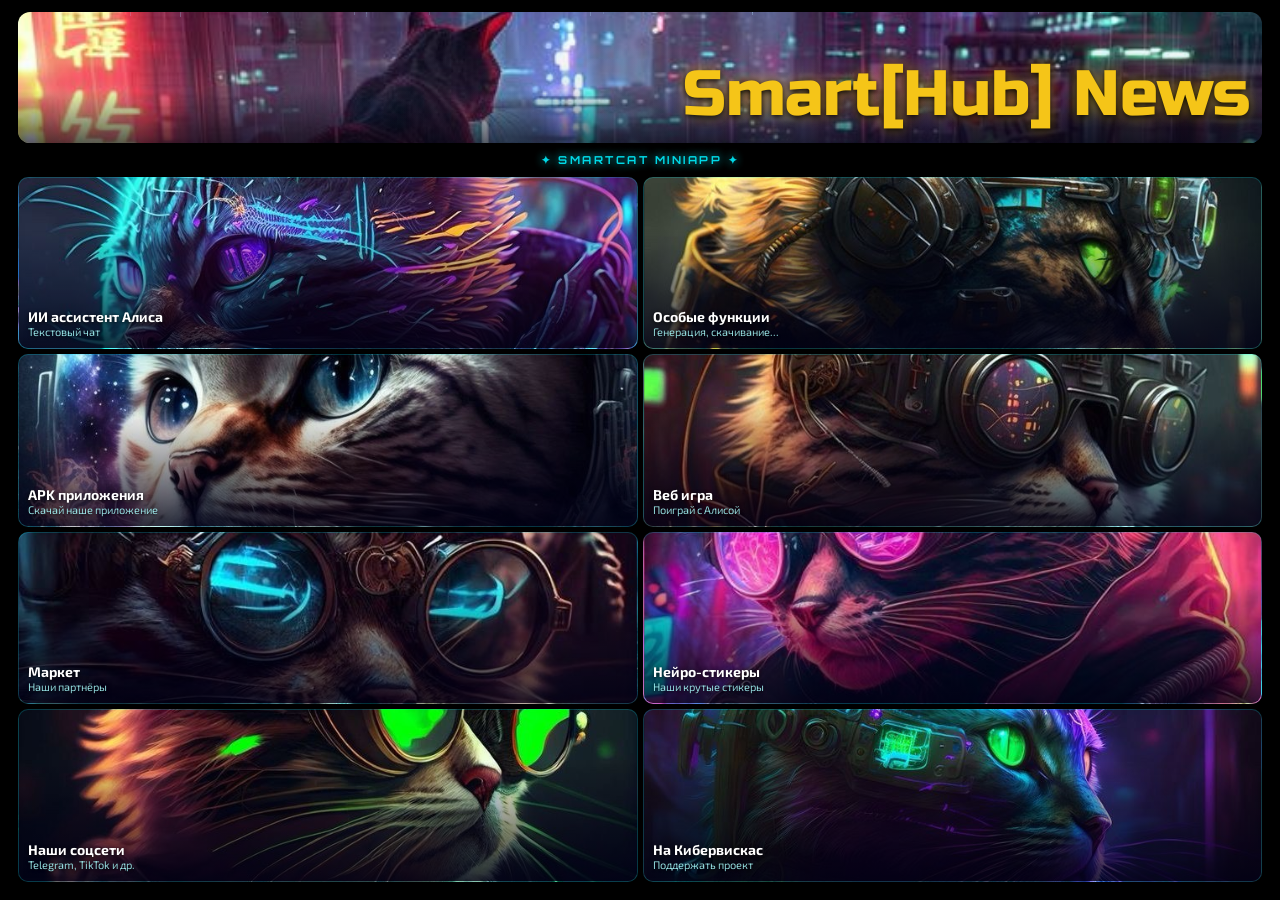
==== index.html @ f8f72feb "Add files via upload" ====
<!DOCTYPE html>
<html lang="ru">
<head>
  <meta charset="UTF-8"/>
  <meta name="viewport" content="width=device-width, initial-scale=1.0"/>
  <title>Smartcat Miniapp</title>
  <script src="https://telegram.org/js/telegram-web-app.js"></script>
  <link href="https://fonts.googleapis.com/css2?family=Russo+One&family=Orbitron:wght@700;900&family=Exo+2:wght@400;600;700&display=swap" rel="stylesheet"/>
  <style>
    * { margin:0; padding:0; box-sizing:border-box; }

    body {
      font-family: 'Exo 2', sans-serif;
      height: 100dvh;
      overflow: hidden;
      background: #000;
      color: #fff;
    }

    /* ── CONTAINER ── */
    .container {
      height: 100dvh;
      display: flex;
      flex-direction: column;
      padding: 0px 6px 6px 6px;
      gap: 4px;
    }

    /* ── BANNER ── */
    .banner {
      position: relative;
      width: 100%;
      flex: 0 0 15%;
      border-radius: 12px;
      overflow: hidden;
      cursor: pointer;
    }

    .banner-bg {
      position: absolute;
      inset: 0;
      background-image: url('[data-uri]');
      background-size: cover;
      background-position: center 30%;
      animation: bgDrift 18s ease-in-out infinite;
    }

    @keyframes bgDrift {
      0%   { transform: scale(1.0) translate(0%,0%); }
      25%  { transform: scale(1.06) translate(-1%,0.5%); }
      50%  { transform: scale(1.04) translate(1%,-0.5%); }
      75%  { transform: scale(1.08) translate(-0.5%,1%); }
      100% { transform: scale(1.0) translate(0%,0%); }
    }

    .banner-glow {
      position: absolute; inset: 0; z-index: 2; pointer-events: none;
      background: radial-gradient(ellipse at 70% 60%, rgba(255,50,100,0.1) 0%, transparent 60%),
                  radial-gradient(ellipse at 30% 70%, rgba(0,200,255,0.08) 0%, transparent 50%);
      animation: glowPulse 5s ease-in-out infinite;
    }
    @keyframes glowPulse { 0%,100%{opacity:0.6;} 50%{opacity:1;} }

    .rain-container {
      position: absolute; inset: 0; z-index: 3; pointer-events: none; overflow: hidden;
    }
    .drop {
      position: absolute; top:-10%; width:1px;
      background: linear-gradient(to bottom, transparent, rgba(174,219,255,0.55));
      animation: fall linear infinite; border-radius: 0 0 2px 2px;
    }
    @keyframes fall {
      0%   { transform: translateY(0) rotate(12deg); opacity:0; }
      5%   { opacity:1; }
      95%  { opacity:0.6; }
      100% { transform: translateY(300px) rotate(12deg); opacity:0; }
    }

    .lightning {
      position: absolute; inset: 0; z-index: 3; pointer-events: none;
      background: rgba(200,230,255,0);
      animation: lightning 9s infinite;
    }
    @keyframes lightning {
      0%,6%,8.8%,100% { background: rgba(200,230,255,0); }
      7%   { background: rgba(200,230,255,0.35); }
      8%   { background: rgba(200,230,255,0); }
      8.4% { background: rgba(200,230,255,0.2); }
    }

    .mist {
      position: absolute; bottom:0; left:0; right:0; height:40%;
      z-index: 3; pointer-events: none;
      background: linear-gradient(to top, rgba(5,5,20,0.65) 0%, transparent 100%);
      animation: mistPulse 6s ease-in-out infinite;
    }
    @keyframes mistPulse { 0%,100%{opacity:0.7;} 50%{opacity:1;} }

    .banner-label {
      position: absolute; bottom: 10px; right: 12px;
      z-index: 5;
      font-family: 'Russo One', sans-serif;
      font-size: 5vw;
      color: #f5c518;
      text-shadow: 0 2px 6px rgba(0,0,0,0.95), 0 0 14px rgba(245,197,24,0.6);
      white-space: nowrap;
      pointer-events: none;
    }

    /* ── TITLE ── */
    .title {
      text-align: center;
      font-family: 'Orbitron', sans-serif;
      font-size: 11px;
      font-weight: 700;
      letter-spacing: 2.5px;
      color: #00f0ff;
      text-shadow: 0 0 10px #00f0ff;
      opacity: 0.9;
      flex: 0 0 auto;
      padding: 0;
    }

    /* ── BUTTONS GRID ── */
    .buttons-grid {
      flex: 1;
      display: grid;
      grid-template-columns: 1fr 1fr;
      grid-template-rows: repeat(4, 1fr);
      gap: 5px;
      min-height: 0;
    }

    .btn {
      position: relative;
      overflow: hidden;
      border-radius: 10px;
      border: 1px solid rgba(0,240,255,0.2);
      background-size: cover;
      background-position: center center;
      cursor: pointer;
      display: flex;
      align-items: flex-end;
      transition: transform 0.2s, box-shadow 0.2s;
    }

    .btn::before {
      content: '';
      position: absolute; inset: 0;
      background: linear-gradient(to bottom, transparent 30%, rgba(0,0,20,0.82) 100%);
      z-index: 1;
    }

    .btn:active { transform: scale(0.97); box-shadow: 0 0 20px rgba(0,240,255,0.4); }

    .btn-content {
      position: relative; z-index: 2;
      width: 100%; padding: 8px 9px 10px;
      pointer-events: none;
    }

    .btn-label {
      display: block;
      font-family: 'Exo 2', sans-serif;
      font-weight: 700;
      font-size: 14px;
      color: #fff;
      text-shadow: 0 1px 4px rgba(0,0,0,0.9);
      line-height: 1.2;
    }

    .subtitle {
      display: block;
      font-size: 11px;
      color: #aaffff;
      opacity: 0.85;
      line-height: 1.1;
      text-shadow: 0 1px 3px rgba(0,0,0,0.9);
    }

    /* ── OTHER PAGES ── */
    .page { display: none; }
    .page.active { display: flex; flex-direction: column; height: 100dvh; padding: 12px; gap: 10px; }

    .page:not(#main) .buttons-grid {
      display: grid;
      grid-template-columns: 1fr 1fr;
      gap: 10px;
      flex: 1;
      align-content: start;
    }

    .page:not(#main) .btn {
      background: rgba(15,15,20,0.9) !important;
      min-height: 70px;
      align-items: center;
      justify-content: center;
      border-color: rgba(0,240,255,0.3);
    }

    .page:not(#main) .btn::before { display: none; }

    .page:not(#main) .btn-content {
      display: flex; flex-direction: column; align-items: center; gap: 6px;
      padding: 12px 8px;
    }

    .page:not(#main) .btn-label { color: #00f0ff; font-size: 13px; text-align: center; }
    .page:not(#main) .subtitle { color: #88ffff; text-align: center; }

    .page-title {
      text-align: center;
      font-family: 'Orbitron', sans-serif;
      font-size: 18px;
      font-weight: 900;
      color: #00f0ff;
      text-shadow: 0 0 15px #00f0ff, 0 0 30px #ff00aa;
      letter-spacing: 1.5px;
      padding: 10px 0;
    }

    
  </style>
</head>
<body>
  

  <div class="container">

    <!-- ═══ MAIN PAGE ═══ -->
    <div id="main" class="page active">

      <!-- ROW 1: Banner -->
      <div class="banner" onclick="Telegram.WebApp.openTelegramLink('https://t.me/my_smarthub')">
        <div class="banner-bg"></div>
        <div class="banner-glow"></div>
        <div class="rain-container"><div class="drop" style="left:81%;height:9px;animation-duration:0.47s;animation-delay:0.55s;opacity:0.39;"></div>
<div class="drop" style="left:94%;height:9px;animation-duration:0.89s;animation-delay:1.78s;opacity:0.33;"></div>
<div class="drop" style="left:54%;height:8px;animation-duration:0.47s;animation-delay:0.44s;opacity:0.5;"></div>
<div class="drop" style="left:3%;height:16px;animation-duration:0.58s;animation-delay:1.3s;opacity:0.52;"></div>
<div class="drop" style="left:28%;height:15px;animation-duration:0.83s;animation-delay:1.62s;opacity:0.3;"></div>
<div class="drop" style="left:20%;height:14px;animation-duration:0.67s;animation-delay:0.31s;opacity:0.68;"></div>
<div class="drop" style="left:43%;height:9px;animation-duration:0.51s;animation-delay:0.19s;opacity:0.64;"></div>
<div class="drop" style="left:77%;height:12px;animation-duration:0.97s;animation-delay:1.46s;opacity:0.51;"></div>
<div class="drop" style="left:48%;height:9px;animation-duration:0.81s;animation-delay:1.66s;opacity:0.55;"></div>
<div class="drop" style="left:46%;height:17px;animation-duration:0.57s;animation-delay:0.14s;opacity:0.56;"></div>
<div class="drop" style="left:98%;height:12px;animation-duration:1.09s;animation-delay:1.71s;opacity:0.65;"></div>
<div class="drop" style="left:48%;height:12px;animation-duration:0.74s;animation-delay:1.67s;opacity:0.37;"></div>
<div class="drop" style="left:45%;height:11px;animation-duration:0.89s;animation-delay:1.4s;opacity:0.57;"></div>
<div class="drop" style="left:9%;height:17px;animation-duration:0.86s;animation-delay:1.07s;opacity:0.4;"></div>
<div class="drop" style="left:59%;height:14px;animation-duration:0.63s;animation-delay:1.85s;opacity:0.58;"></div>
<div class="drop" style="left:28%;height:18px;animation-duration:0.66s;animation-delay:1.54s;opacity:0.32;"></div>
<div class="drop" style="left:4%;height:13px;animation-duration:0.71s;animation-delay:0.13s;opacity:0.67;"></div>
<div class="drop" style="left:72%;height:13px;animation-duration:0.59s;animation-delay:1.0s;opacity:0.65;"></div>
<div class="drop" style="left:82%;height:15px;animation-duration:0.54s;animation-delay:0.28s;opacity:0.6;"></div>
<div class="drop" style="left:68%;height:12px;animation-duration:0.94s;animation-delay:0.86s;opacity:0.53;"></div>
<div class="drop" style="left:46%;height:11px;animation-duration:1.1s;animation-delay:0.28s;opacity:0.5;"></div>
<div class="drop" style="left:96%;height:8px;animation-duration:1.01s;animation-delay:0.31s;opacity:0.36;"></div>
<div class="drop" style="left:87%;height:14px;animation-duration:0.84s;animation-delay:0.77s;opacity:0.54;"></div>
<div class="drop" style="left:59%;height:16px;animation-duration:0.61s;animation-delay:1.11s;opacity:0.68;"></div>
<div class="drop" style="left:87%;height:9px;animation-duration:0.89s;animation-delay:1.07s;opacity:0.41;"></div>
<div class="drop" style="left:82%;height:13px;animation-duration:0.52s;animation-delay:0.87s;opacity:0.48;"></div>
<div class="drop" style="left:92%;height:12px;animation-duration:1.08s;animation-delay:1.52s;opacity:0.5;"></div>
<div class="drop" style="left:13%;height:18px;animation-duration:0.64s;animation-delay:1.28s;opacity:0.54;"></div>
<div class="drop" style="left:19%;height:13px;animation-duration:0.95s;animation-delay:1.08s;opacity:0.61;"></div>
<div class="drop" style="left:67%;height:8px;animation-duration:0.84s;animation-delay:0.98s;opacity:0.34;"></div>
<div class="drop" style="left:46%;height:12px;animation-duration:0.61s;animation-delay:0.48s;opacity:0.53;"></div>
<div class="drop" style="left:10%;height:9px;animation-duration:0.93s;animation-delay:1.63s;opacity:0.69;"></div>
<div class="drop" style="left:68%;height:10px;animation-duration:0.53s;animation-delay:0.95s;opacity:0.52;"></div>
<div class="drop" style="left:33%;height:16px;animation-duration:1.02s;animation-delay:0.85s;opacity:0.38;"></div>
<div class="drop" style="left:69%;height:11px;animation-duration:0.91s;animation-delay:0.8s;opacity:0.57;"></div>
<div class="drop" style="left:47%;height:15px;animation-duration:1.03s;animation-delay:0.9s;opacity:0.4;"></div>
<div class="drop" style="left:8%;height:13px;animation-duration:0.46s;animation-delay:1.11s;opacity:0.54;"></div>
<div class="drop" style="left:0%;height:9px;animation-duration:0.91s;animation-delay:0.12s;opacity:0.33;"></div>
<div class="drop" style="left:4%;height:13px;animation-duration:0.5s;animation-delay:0.48s;opacity:0.57;"></div>
<div class="drop" style="left:27%;height:16px;animation-duration:0.54s;animation-delay:1.87s;opacity:0.53;"></div>
</div>
        <div class="lightning"></div>
        <div class="mist"></div>
        <div class="banner-label">Smart[Hub] News</div>
      </div>

      <!-- ROW 2: Title -->
      <div class="title">✦ SMARTCAT MINIAPP ✦</div>

      <!-- ROWS 3-6: 8 buttons, 2 per row -->
      <div class="buttons-grid">
        <div class="btn" data-action="go-to-bot" style="background-image:url('[data-uri]');"><div class="btn-content"><span class="btn-label">ИИ ассистент Алиса</span><span class="subtitle">Текстовый чат</span></div></div>
<div class="btn" data-action="go-to-features" style="background-image:url('[data-uri]');"><div class="btn-content"><span class="btn-label">Особые функции</span><span class="subtitle">Генерация, скачивание...</span></div></div>
<div class="btn" data-action="go-to-apk" style="background-image:url('[data-uri]');"><div class="btn-content"><span class="btn-label">APK приложения</span><span class="subtitle">Скачай наше приложение</span></div></div>
<div class="btn" data-action="go-to-game" style="background-image:url('[data-uri]');"><div class="btn-content"><span class="btn-label">Веб игра</span><span class="subtitle">Поиграй с Алисой</span></div></div>
<div class="btn" data-action="go-to-market" style="background-image:url('[data-uri]');"><div class="btn-content"><span class="btn-label">Маркет</span><span class="subtitle">Наши партнёры</span></div></div>
<div class="btn" data-action="go-to-stickers" style="background-image:url('[data-uri]');"><div class="btn-content"><span class="btn-label">Нейро-стикеры</span><span class="subtitle">Наши крутые стикеры</span></div></div>
<div class="btn" data-action="go-to-socials" style="background-image:url('[data-uri]');"><div class="btn-content"><span class="btn-label">Наши соцсети</span><span class="subtitle">Telegram, TikTok и др.</span></div></div>
<div class="btn" data-action="go-to-donate" style="background-image:url('[data-uri]');"><div class="btn-content"><span class="btn-label">На Кибервискас</span><span class="subtitle">Поддержать проект</span></div></div>

      </div>

    </div>

    <!-- Особые функции -->
<div id="features" class="page">
  <div class="title">Особые функции</div>
  <div class="buttons-grid">
    <div class="btn" data-action="feature-img-gen">
      <div class="btn-content">
        <span style="font-size:22px;margin-bottom:3px;">🖼️</span>
        <span class="btn-label" style="color:#00f0ff;">Генерация картинки по тексту</span>
      </div>
    </div>
    <div class="btn" data-action="feature-photo-editor">
      <div class="btn-content">
        <span style="font-size:22px;margin-bottom:3px;">✂️</span>
        <span class="btn-label" style="color:#00f0ff;">Редактор фото</span>
      </div>
    </div>
    <div class="btn" data-action="feature-ocr">
      <div class="btn-content">
        <span style="font-size:22px;margin-bottom:3px;">🔍</span>
        <span class="btn-label" style="color:#00f0ff;">Анализ фото / OCR</span>
      </div>
    </div>
    <div class="btn" data-action="feature-video">
      <div class="btn-content">
        <span style="font-size:22px;margin-bottom:3px;">🎥</span>
        <span class="btn-label" style="color:#00f0ff;">Скачать видео (YouTube, TikTok)</span>
      </div>
    </div>
    <div class="btn" data-action="feature-crypto">
      <div class="btn-content">
        <span style="font-size:22px;margin-bottom:3px;">₿</span>
        <span class="btn-label" style="color:#00f0ff;">Курс и конвертер криптовалют</span>
      </div>
    </div>
    <div class="btn" data-action="feature-smarthome">
      <div class="btn-content">
        <span style="font-size:22px;margin-bottom:3px;">🏠</span>
        <span class="btn-label" style="color:#00f0ff;">Управление умным домом</span>
      </div>
    </div>
    <div class="btn" data-action="feature-diary">
      <div class="btn-content">
        <span style="font-size:22px;margin-bottom:3px;">📅</span>
        <span class="btn-label" style="color:#00f0ff;">Ежедневник и напоминалка</span>
      </div>
    </div>
    <div class="btn" data-action="feature-qr">
      <div class="btn-content">
        <span style="font-size:22px;margin-bottom:3px;">📷</span>
        <span class="btn-label" style="color:#00f0ff;">Генерация QR кода</span>
      </div>
    </div>
    <div class="btn" data-action="feature-translator">
      <div class="btn-content">
        <span style="font-size:22px;margin-bottom:3px;">🌐</span>
        <span class="btn-label" style="color:#00f0ff;">Переводчик текста</span>
      </div>
    </div>
    <div class="btn" data-action="feature-pdf">
      <div class="btn-content">
        <span style="font-size:22px;margin-bottom:3px;">📄</span>
        <span class="btn-label" style="color:#00f0ff;">Конвертер файлов PDF / Word</span>
      </div>
    </div>
    <div class="btn" data-action="feature-summarize">
      <div class="btn-content">
        <span style="font-size:22px;margin-bottom:3px;">📰</span>
        <span class="btn-label" style="color:#00f0ff;">Суммаризация статьи по ссылке</span>
      </div>
    </div>
    <div class="btn" data-action="back">
      <div class="btn-content">
        <span style="font-size:22px;margin-bottom:3px;">←</span>
        <span class="btn-label" style="color:#00f0ff;">Назад</span>
      </div>
    </div>
  </div>
</div>

    <!-- Маркет -->
    <div id="market" class="page">
      <div class="title">Маркет</div>
      <div class="buttons-grid">
        <div class="btn" data-action="go-to-services">
          <div class="btn-content">
            <span style="font-size:22px;margin-bottom:3px;">🛍️</span>
            <span class="btn-label" style="color:#00f0ff;">Наши услуги</span>
          </div>
        </div>
        <div class="btn" data-action="go-to-partners">
          <div class="btn-content">
            <span style="font-size:22px;margin-bottom:3px;">🤝</span>
            <span class="btn-label" style="color:#00f0ff;">Партнеры</span>
          </div>
        </div>
        <div class="btn" data-action="back">
          <div class="btn-content">
            <span style="font-size:22px;margin-bottom:3px;">←</span>
            <span class="btn-label" style="color:#00f0ff;">Назад</span>
          </div>
        </div>
      </div>
    </div>

    <!-- Наши услуги -->
    <div id="services" class="page">
      <div class="title">Наши услуги</div>
      <div class="buttons-grid">
        <div class="btn" data-action="go-to-payment" data-product="alice">
          <div class="btn-content">
            <span style="font-size:22px;margin-bottom:3px;">🤖</span>
            <span class="btn-label" style="color:#00f0ff;">Алиса ИИ безлимит</span>
          </div>
        </div>
        <div class="btn" data-action="go-to-payment" data-product="custom">
          <div class="btn-content">
            <span style="font-size:22px;margin-bottom:3px;">🛠️</span>
            <span class="btn-label" style="color:#00f0ff;">Заказать личного ИИ бота</span>
          </div>
        </div>
        <div class="btn" data-action="back">
          <div class="btn-content">
            <span style="font-size:22px;margin-bottom:3px;">←</span>
            <span class="btn-label" style="color:#00f0ff;">Назад</span>
          </div>
        </div>
      </div>
    </div>

    <!-- Оплата -->
    <div id="payment" class="page">
      <div class="title" id="payment-title">Оплата</div>
      <div class="buttons-grid">
        <div class="btn" data-action="pay-crypto">
          <div class="btn-content">
            <span style="font-size:22px;margin-bottom:3px;">₿</span>
            <span class="btn-label" style="color:#00f0ff;">Крипто
          <span class="subtitle">USDT, BTC, ETH...</span></span>
          </div>
        </div>
        <div class="btn" data-action="pay-card">
          <div class="btn-content">
            <span style="font-size:22px;margin-bottom:3px;">💳</span>
            <span class="btn-label" style="color:#00f0ff;">Кредитная карта
          <span class="subtitle">Visa / Mastercard</span></span>
          </div>
        </div>
        <div class="btn" data-action="pay-stars">
          <div class="btn-content">
            <span style="font-size:22px;margin-bottom:3px;">⭐</span>
            <span class="btn-label" style="color:#00f0ff;">Telegram Stars
          <span class="subtitle">Оплата звёздами</span></span>
          </div>
        </div>
        <div class="btn" data-action="back">
          <div class="btn-content">
            <span style="font-size:22px;margin-bottom:3px;">←</span>
            <span class="btn-label" style="color:#00f0ff;">Назад</span>
          </div>
        </div>
      </div>
    </div>

    <!-- Партнеры -->
    <div id="partners" class="page">
      <div class="title">Партнеры</div>
      <div class="buttons-grid">
        <div class="btn" onclick="Telegram.WebApp.openLink('https://truckset.com.ua/ru/')">
          <div class="btn-content">
            <span style="font-size:22px;margin-bottom:3px;">🚚</span>
            <span class="btn-label" style="color:#00f0ff;">TruckSet</span>
          </div>
        </div>
        <div class="btn" onclick="Telegram.WebApp.openLink('https://sad-ogorod.od.ua/')">
          <div class="btn-content">
            <span style="font-size:22px;margin-bottom:3px;">🌱</span>
            <span class="btn-label" style="color:#00f0ff;">Сад и огород</span>
          </div>
        </div>
        <div class="btn" data-action="back">
          <div class="btn-content">
            <span style="font-size:22px;margin-bottom:3px;">←</span>
            <span class="btn-label" style="color:#00f0ff;">Назад</span>
          </div>
        </div>
      </div>
    </div>

    <!-- Наши соцсети -->
    <div id="socials" class="page">
      <div class="title">Наши соцсети</div>
      <div class="buttons-grid">
        <div class="btn" onclick="Telegram.WebApp.openTelegramLink('https://t.me/my_smarthub')">
          <div class="btn-content">
            <span style="font-size:22px;margin-bottom:3px;">📣</span>
            <span class="btn-label" style="color:#00f0ff;">Телеграм канал Smart[Hub]</span>
          </div>
        </div>
        <div class="btn" onclick="Telegram.WebApp.openLink('https://www.tiktok.com/@alicecat_odessa?_r=1&_t=ZS-941MacCLMYc')">
          <div class="btn-content">
            <span style="font-size:22px;margin-bottom:3px;">🎵</span>
            <span class="btn-label" style="color:#00f0ff;">TikTok Алисы</span>
          </div>
        </div>
        <div class="btn">
          <div class="btn-content">
            <span style="font-size:22px;margin-bottom:3px;">📸</span>
            <span class="btn-label" style="color:#00f0ff;">Instagram Алисы</span>
          </div>
        </div>
        <div class="btn" data-action="back">
          <div class="btn-content">
            <span style="font-size:22px;margin-bottom:3px;">←</span>
            <span class="btn-label" style="color:#00f0ff;">Назад</span>
          </div>
        </div>
      </div>
    </div>

    <!-- Донат (Кибервискас) -->
    <div id="donate" class="page">
      <div class="title">На Кибервискас 🐱</div>
      <div class="buttons-grid">
        <div class="btn" data-action="pay-crypto">
          <div class="btn-content">
            <span style="font-size:22px;margin-bottom:3px;">₿</span>
            <span class="btn-label" style="color:#00f0ff;">Крипто
          <span class="subtitle">USDT, BTC, ETH...</span></span>
          </div>
        </div>
        <div class="btn" data-action="pay-card">
          <div class="btn-content">
            <span style="font-size:22px;margin-bottom:3px;">💳</span>
            <span class="btn-label" style="color:#00f0ff;">Кредитная карта
          <span class="subtitle">Visa / Mastercard</span></span>
          </div>
        </div>
        <div class="btn" data-action="pay-stars">
          <div class="btn-content">
            <span style="font-size:22px;margin-bottom:3px;">⭐</span>
            <span class="btn-label" style="color:#00f0ff;">Telegram Stars
          <span class="subtitle">Оплата звёздами</span></span>
          </div>
        </div>
        <div class="btn" data-action="back">
          <div class="btn-content">
            <span style="font-size:22px;margin-bottom:3px;">←</span>
            <span class="btn-label" style="color:#00f0ff;">Назад</span>
          </div>
        </div>
      </div>
    </div>
<!-- ─── Умный дом (Tuya) ──────────────────────────────── -->
    <div id="smarthome" class="page">
      <div class="title">🏠 Умный дом</div>
      <div style="padding:10px;">

        <!-- Инструкция -->
        <div id="sh-help" style="margin-bottom:12px;padding:10px;border-radius:8px;border:1px solid #333;background:#0d0d1f;font-size:13px;color:#aaa;">
          Для подключения нужны <b style="color:#00f0ff;">Tuya Client ID</b> и <b style="color:#00f0ff;">Client Secret</b>.<br><br>
          Как получить: зарегистрируйся на
          <span style="color:#00f0ff;cursor:pointer;" onclick="Telegram.WebApp.openLink('https://iot.tuya.com')">iot.tuya.com</span>
          → создай проект → скопируй Client ID и Secret.
        </div>

        <!-- Форма credentials -->
        <div id="sh-form">
          <select id="sh-region" style="width:100%;padding:8px;border-radius:8px;border:1px solid #00f0ff;background:#0a0a1a;color:#fff;font-size:15px;margin-bottom:8px;">
            <option value="eu">Европа (eu)</option>
            <option value="us">США (us)</option>
            <option value="cn">Китай (cn)</option>
            <option value="in">Индия (in)</option>
          </select>
          <input id="sh-client-id" type="text" placeholder="Client ID"
            style="width:100%;padding:8px;border-radius:8px;border:1px solid #00f0ff;background:#0a0a1a;color:#fff;font-size:15px;box-sizing:border-box;margin-bottom:8px;">
          <input id="sh-client-secret" type="password" placeholder="Client Secret"
            style="width:100%;padding:8px;border-radius:8px;border:1px solid #00f0ff;background:#0a0a1a;color:#fff;font-size:15px;box-sizing:border-box;margin-bottom:8px;">
          <button onclick="shSaveCredentials()"
            style="width:100%;padding:10px;border-radius:8px;background:#00f0ff;color:#000;font-weight:bold;font-size:15px;border:none;cursor:pointer;margin-bottom:8px;">
            Сохранить и подключить
          </button>
        </div>

        <!-- Список устройств -->
        <div id="sh-devices" style="display:none;">
          <button onclick="shLoadDevices()"
            style="width:100%;padding:10px;border-radius:8px;background:#00f0ff;color:#000;font-weight:bold;font-size:15px;border:none;cursor:pointer;margin-bottom:12px;">
            🔄 Обновить устройства
          </button>
          <div id="sh-devices-list" style="display:flex;flex-direction:column;gap:8px;"></div>
          <button onclick="shDeleteCredentials()"
            style="width:100%;margin-top:12px;padding:8px;border-radius:8px;background:transparent;border:1px solid #f00;color:#f00;font-size:13px;cursor:pointer;">
            🗑️ Удалить мои данные
          </button>
        </div>

        <div id="sh-status" style="margin-top:10px;text-align:center;color:#00f0ff;font-size:14px;min-height:20px;"></div>
      </div>
      <div style="padding:0 10px 10px;">
        <div class="btn" data-action="back">
          <div class="btn-content">
            <span style="font-size:22px;margin-bottom:3px;">←</span>
            <span class="btn-label" style="color:#00f0ff;">Назад</span>
          </div>
        </div>
      </div>
    </div>
    <!-- ─── Крипто ─────────────────────────────────────────── -->
    <div id="crypto" class="page">
      <div class="title">₿ Курс криптовалют</div>
      <div style="padding:10px;">
        <div style="display:flex;gap:8px;margin-bottom:12px;">
          <input id="crypto-amount" type="number" value="1" min="0" step="any"
            style="flex:1;padding:8px;border-radius:8px;border:1px solid #00f0ff;background:#0a0a1a;color:#fff;font-size:15px;">
          <select id="crypto-from"
            style="flex:1;padding:8px;border-radius:8px;border:1px solid #00f0ff;background:#0a0a1a;color:#fff;font-size:15px;">
            <option value="bitcoin">BTC</option>
            <option value="ethereum">ETH</option>
            <option value="tether">USDT</option>
            <option value="solana">SOL</option>
            <option value="the-open-network">TON</option>
          </select>
          <select id="crypto-to"
            style="flex:1;padding:8px;border-radius:8px;border:1px solid #00f0ff;background:#0a0a1a;color:#fff;font-size:15px;">
            <option value="usd">USD</option>
            <option value="eur">EUR</option>
            <option value="rub">RUB</option>
            <option value="uah">UAH</option>
          </select>
        </div>
        <button onclick="convertCrypto()"
          style="width:100%;padding:10px;border-radius:8px;background:#00f0ff;color:#000;font-weight:bold;font-size:15px;border:none;cursor:pointer;">
          Конвертировать
        </button>
        <div id="crypto-result"
          style="margin-top:14px;text-align:center;font-size:18px;color:#00f0ff;min-height:30px;"></div>
        <div id="crypto-rates"
          style="margin-top:16px;display:grid;grid-template-columns:1fr 1fr;gap:8px;"></div>
      </div>
      <div style="padding:0 10px 10px;">
        <div class="btn" data-action="back">
          <div class="btn-content">
            <span style="font-size:22px;margin-bottom:3px;">←</span>
            <span class="btn-label" style="color:#00f0ff;">Назад</span>
          </div>
        </div>
      </div>
    </div>

    <!-- ─── Ежедневник ─────────────────────────────────────── -->
    <div id="diary" class="page">
      <div class="title">📅 Ежедневник</div>
      <div style="padding:10px;">
        <input id="diary-date" type="date"
          style="width:100%;padding:8px;border-radius:8px;border:1px solid #00f0ff;background:#0a0a1a;color:#fff;font-size:15px;margin-bottom:8px;box-sizing:border-box;">
        <input id="diary-time" type="time"
          style="width:100%;padding:8px;border-radius:8px;border:1px solid #00f0ff;background:#0a0a1a;color:#fff;font-size:15px;margin-bottom:8px;box-sizing:border-box;">
        <textarea id="diary-text" placeholder="Заметка или напоминание..."
          style="width:100%;height:90px;padding:8px;border-radius:8px;border:1px solid #00f0ff;background:#0a0a1a;color:#fff;font-size:15px;resize:none;box-sizing:border-box;margin-bottom:8px;"></textarea>
        <button onclick="saveDiary()"
          style="width:100%;padding:10px;border-radius:8px;background:#00f0ff;color:#000;font-weight:bold;font-size:15px;border:none;cursor:pointer;margin-bottom:12px;">
          Сохранить
        </button>
        <div id="diary-list" style="display:flex;flex-direction:column;gap:8px;"></div>
      </div>
      <div style="padding:0 10px 10px;">
        <div class="btn" data-action="back">
          <div class="btn-content">
            <span style="font-size:22px;margin-bottom:3px;">←</span>
            <span class="btn-label" style="color:#00f0ff;">Назад</span>
          </div>
        </div>
      </div>
    </div>

    <!-- ─── QR Генератор ───────────────────────────────────── -->
    <div id="qr" class="page">
      <div class="title">📷 QR Генератор</div>
      <div style="padding:10px;">
        <input id="qr-input" type="text" placeholder="Текст или ссылка..."
          style="width:100%;padding:8px;border-radius:8px;border:1px solid #00f0ff;background:#0a0a1a;color:#fff;font-size:15px;box-sizing:border-box;margin-bottom:8px;">
        <button onclick="generateQR()"
          style="width:100%;padding:10px;border-radius:8px;background:#00f0ff;color:#000;font-weight:bold;font-size:15px;border:none;cursor:pointer;margin-bottom:16px;">
          Сгенерировать QR
        </button>
        <div id="qr-result" style="display:flex;justify-content:center;"></div>
      </div>
      <div style="padding:0 10px 10px;">
        <div class="btn" data-action="back">
          <div class="btn-content">
            <span style="font-size:22px;margin-bottom:3px;">←</span>
            <span class="btn-label" style="color:#00f0ff;">Назад</span>
          </div>
        </div>
      </div>
    </div>

    <!-- ─── Переводчик ─────────────────────────────────────── -->
    <div id="translator" class="page">
      <div class="title">🌐 Переводчик</div>
      <div style="padding:10px;">
        <select id="trans-from"
          style="width:100%;padding:8px;border-radius:8px;border:1px solid #00f0ff;background:#0a0a1a;color:#fff;font-size:15px;margin-bottom:8px;">
          <option value="auto">Определить язык</option>
          <option value="ru">Русский</option>
          <option value="en">Английский</option>
          <option value="uk">Украинский</option>
          <option value="de">Немецкий</option>
          <option value="fr">Французский</option>
          <option value="es">Испанский</option>
          <option value="zh">Китайский</option>
        </select>
        <select id="trans-to"
          style="width:100%;padding:8px;border-radius:8px;border:1px solid #00f0ff;background:#0a0a1a;color:#fff;font-size:15px;margin-bottom:8px;">
          <option value="en">Английский</option>
          <option value="ru">Русский</option>
          <option value="uk">Украинский</option>
          <option value="de">Немецкий</option>
          <option value="fr">Французский</option>
          <option value="es">Испанский</option>
          <option value="zh">Китайский</option>
        </select>
        <textarea id="trans-input" placeholder="Введите текст для перевода..."
          style="width:100%;height:90px;padding:8px;border-radius:8px;border:1px solid #00f0ff;background:#0a0a1a;color:#fff;font-size:15px;resize:none;box-sizing:border-box;margin-bottom:8px;"></textarea>
        <button onclick="translateText()"
          style="width:100%;padding:10px;border-radius:8px;background:#00f0ff;color:#000;font-weight:bold;font-size:15px;border:none;cursor:pointer;margin-bottom:12px;">
          Перевести
        </button>
        <div id="trans-result"
          style="padding:10px;border-radius:8px;border:1px solid #333;background:#0d0d1f;color:#fff;font-size:15px;min-height:50px;white-space:pre-wrap;"></div>
      </div>
      <div style="padding:0 10px 10px;">
        <div class="btn" data-action="back">
          <div class="btn-content">
            <span style="font-size:22px;margin-bottom:3px;">←</span>
            <span class="btn-label" style="color:#00f0ff;">Назад</span>
          </div>
        </div>
      </div>
    </div>

  </div>

<script>
    const tg = Telegram.WebApp;
    tg.ready();
    tg.expand();
    tg.MainButton.hide();

    // Стек истории для возврата назад
    let historyStack = ['main'];

    // Показ страницы
    function showPage(pageId) {
      document.querySelectorAll('.page').forEach(p => p.classList.remove('active'));
      document.getElementById(pageId).classList.add('active');
      historyStack.push(pageId);
      if (pageId === 'crypto') loadCryptoRates();
      if (pageId === 'diary') {
        const today = new Date().toISOString().split('T')[0];
        document.getElementById('diary-date').value = today;
        renderDiary();
      }
    }

    // Назад
    function goBack() {
      if (historyStack.length > 1) {
        historyStack.pop();
        const prev = historyStack[historyStack.length - 1];
        document.querySelectorAll('.page').forEach(p => p.classList.remove('active'));
        document.getElementById(prev).classList.add('active');
      } else {
        tg.close();
      }
    }

    // Обработчики кнопок
    document.querySelectorAll('[data-action]').forEach(btn => {
      btn.addEventListener('click', () => {
        const action = btn.dataset.action;

        if (action === 'back') {
          goBack();

        } else if (action === 'go-to-bot') {
          tg.close(); setTimeout(() => { window.open('https://t.me/Alicesmartcat_bot', '_blank'); }, 200);

        } else if (action === 'go-to-features') {
          showPage('features');

        } else if (action === 'go-to-apk') {
          tg.openLink('https://smartcat-miniapp.vercel.app/apk.html');

        } else if (action === 'go-to-game') {
          tg.openLink('https://smartcat-miniapp.vercel.app/game.html');

        } else if (action === 'go-to-market') {
          showPage('market');

        } else if (action === 'go-to-stickers') {
          tg.openTelegramLink('https://t.me/addstickers/AliceSmartCat');

        } else if (action === 'go-to-socials') {
          showPage('socials');

        } else if (action === 'go-to-donate') {
          showPage('donate');

        } else if (action === 'go-to-services') {
          showPage('services');

        } else if (action === 'go-to-partners') {
          showPage('partners');

        } else if (action === 'go-to-payment') {
          const product = btn.dataset.product;
          const title = product === 'alice' ? 'Алиса ИИ безлимит' : 'Личный ИИ бот';
          document.getElementById('payment-title').textContent = 'Оплата: ' + title;
          showPage('payment');

        } else if (action === 'pay-crypto') {
          tg.showAlert('Крипто оплата — скоро будет доступна! Напиши нам в поддержку.');

        } else if (action === 'pay-card') {
          tg.showAlert('Оплата картой — скоро будет доступна! Напиши нам в поддержку.');

        } else if (action === 'pay-stars') {
          tg.showAlert('Оплата Telegram Stars — скоро будет доступна!');

        // ─── Особые функции ───────────────────────────────────────

        } else if (action === 'feature-img-gen') {
          tg.showPopup({
            title: '🖼️ Генерация картинки',
            message: 'Бот попросит описание — напишите что хотите сгенерировать',
            buttons: [
              { id: 'confirm', type: 'default', text: 'Открыть в боте' },
              { id: 'cancel', type: 'cancel', text: 'Отмена' }
            ]
          }, (btnId) => {
            if (btnId === 'confirm') {
              tg.openTelegramLink('https://t.me/Alicesmartcat_bot?start=feature-img-gen');
setTimeout(() => { tg.close(); }, 400);
            }
          });

        } else if (action === 'feature-photo-editor') {
          tg.showPopup({
            title: '✂️ Редактор фото',
            message: 'Бот попросит отправить фото для редактирования',
            buttons: [
              { id: 'confirm', type: 'default', text: 'Открыть в боте' },
              { id: 'cancel', type: 'cancel', text: 'Отмена' }
            ]
          }, (btnId) => {
            if (btnId === 'confirm') {
              tg.openTelegramLink('https://t.me/Alicesmartcat_bot?start=feature-photo-editor');
setTimeout(() => { tg.close(); }, 400);
            }
          });

        } else if (action === 'feature-ocr') {
          tg.showPopup({
            title: '🔍 Анализ фото / OCR',
            message: 'Бот попросит отправить фото — распознает текст на нём',
            buttons: [
              { id: 'confirm', type: 'default', text: 'Открыть в боте' },
              { id: 'cancel', type: 'cancel', text: 'Отмена' }
            ]
          }, (btnId) => {
            if (btnId === 'confirm') {
              tg.openTelegramLink('https://t.me/Alicesmartcat_bot?start=feature-ocr');
setTimeout(() => { tg.close(); }, 400);
            }
          });

        } else if (action === 'feature-video') {
          tg.showPopup({
            title: '🎥 Скачать видео',
            message: 'Бот попросит ссылку — поддерживается YouTube и TikTok',
            buttons: [
              { id: 'confirm', type: 'default', text: 'Открыть в боте' },
              { id: 'cancel', type: 'cancel', text: 'Отмена' }
            ]
          }, (btnId) => {
            if (btnId === 'confirm') {
              tg.openTelegramLink('https://t.me/Alicesmartcat_bot?start=feature-video');
setTimeout(() => { tg.close(); }, 400);
            }
          });

        } else if (action === 'feature-crypto') {
          showPage('crypto');

        } else if (action === 'feature-smarthome') {
          showPage('smarthome');

        } else if (action === 'feature-diary') {
          showPage('diary');

        } else if (action === 'feature-qr') {
          showPage('qr');

        } else if (action === 'feature-translator') {
          showPage('translator');

        } else if (action === 'feature-pdf') {
          tg.showPopup({
            title: '📄 Конвертер файлов',
            message: 'Бот попросит отправить файл — поддерживается PDF↔Word и JPG→PDF',
            buttons: [
              { id: 'confirm', type: 'default', text: 'Открыть в боте' },
              { id: 'cancel', type: 'cancel', text: 'Отмена' }
            ]
          }, (btnId) => {
            if (btnId === 'confirm') {
              tg.openTelegramLink('https://t.me/Alicesmartcat_bot?start=feature-pdf');
setTimeout(() => { tg.close(); }, 400);
            }
          });

        } else if (action === 'feature-summarize') {
          tg.showPopup({
            title: '📰 Суммаризация статьи',
            message: 'Бот попросит ссылку на статью — пришлёт краткое содержание',
            buttons: [
              { id: 'confirm', type: 'default', text: 'Открыть в боте' },
              { id: 'cancel', type: 'cancel', text: 'Отмена' }
            ]
          }, (btnId) => {
            if (btnId === 'confirm') {
              tg.openTelegramLink('https://t.me/Alicesmartcat_bot?start=feature-summarize');
setTimeout(() => { tg.close(); }, 400);
            }
          });

        // ─────────────────────────────────────────────────────────
        }
      });
    });

    // Переключение языка (заглушка)
    document.querySelector('.lang-switch').addEventListener('click', () => {
      tg.showAlert('Переключение языка в разработке');
    });
// ─── Умный дом (Tuya) ────────────────────────────────────
    let shCredentialsSaved = false;

    function shSetStatus(msg) {
      document.getElementById('sh-status').textContent = msg;
      setTimeout(() => { document.getElementById('sh-status').textContent = ''; }, 3000);
    }

    function shSaveCredentials() {
      const clientId = document.getElementById('sh-client-id').value.trim();
      const clientSecret = document.getElementById('sh-client-secret').value.trim();
      const region = document.getElementById('sh-region').value;
      if (!clientId || !clientSecret) {
        tg.showAlert('Заполните Client ID и Client Secret');
        return;
      }
      tg.sendData(JSON.stringify({
        action: 'smart_home',
        sub: 'save_credentials',
        client_id: clientId,
        client_secret: clientSecret,
        region: region
      }));
      shCredentialsSaved = true;
      document.getElementById('sh-form').style.display = 'none';
      document.getElementById('sh-devices').style.display = 'block';
      shSetStatus('✅ Данные отправлены боту');
    }

    function shLoadDevices() {
      document.getElementById('sh-devices-list').innerHTML = '<div style="color:#888;text-align:center;">Загрузка...</div>';
      tg.sendData(JSON.stringify({ action: 'smart_home', sub: 'get_devices' }));
    }

    function shToggle(deviceId, state) {
      tg.sendData(JSON.stringify({
        action: 'smart_home',
        sub: 'toggle',
        device_id: deviceId,
        state: state
      }));
      shSetStatus(state ? '🟢 Включаю...' : '⚫ Выключаю...');
    }

    function shSetBrightness(deviceId, value) {
      tg.sendData(JSON.stringify({
        action: 'smart_home',
        sub: 'brightness',
        device_id: deviceId,
        value: value
      }));
      shSetStatus(`💡 Яркость: ${value}`);
    }

    function shDeleteCredentials() {
      tg.showPopup({
        title: 'Удалить данные?',
        message: 'Tuya credentials будут удалены из бота.',
        buttons: [
          { id: 'confirm', type: 'destructive', text: 'Удалить' },
          { id: 'cancel', type: 'cancel', text: 'Отмена' }
        ]
      }, (btnId) => {
        if (btnId === 'confirm') {
          tg.sendData(JSON.stringify({ action: 'smart_home', sub: 'delete_credentials' }));
          document.getElementById('sh-form').style.display = 'block';
          document.getElementById('sh-devices').style.display = 'none';
          document.getElementById('sh-client-id').value = '';
          document.getElementById('sh-client-secret').value = '';
        }
      });
    }
    // ─── Крипто ───────────────────────────────────────────────
    async function convertCrypto() {
      const amount = parseFloat(document.getElementById('crypto-amount').value) || 1;
      const from = document.getElementById('crypto-from').value;
      const to = document.getElementById('crypto-to').value;
      const result = document.getElementById('crypto-result');
      result.textContent = 'Загрузка...';
      try {
        const res = await fetch(`https://api.coingecko.com/api/v3/simple/price?ids=${from}&vs_currencies=${to}`);
        const data = await res.json();
        const rate = data[from][to];
        result.textContent = `${amount} → ${(amount * rate).toFixed(2)} ${to.toUpperCase()}`;
      } catch {
        result.textContent = 'Ошибка загрузки курса';
      }
    }

    async function loadCryptoRates() {
      const ids = 'bitcoin,ethereum,tether,solana,the-open-network';
      const container = document.getElementById('crypto-rates');
      container.innerHTML = '<div style="color:#888;text-align:center;">Загрузка...</div>';
      try {
        const res = await fetch(`https://api.coingecko.com/api/v3/simple/price?ids=${ids}&vs_currencies=usd`);
        const data = await res.json();
        const labels = { bitcoin:'BTC', ethereum:'ETH', tether:'USDT', solana:'SOL', 'the-open-network':'TON' };
        container.innerHTML = Object.entries(data).map(([id, val]) =>
          `<div style="padding:8px;border-radius:8px;border:1px solid #00f0ff;text-align:center;">
            <div style="color:#00f0ff;font-weight:bold;">${labels[id]}</div>
            <div style="color:#fff;">$${val.usd.toLocaleString()}</div>
          </div>`
        ).join('');
      } catch {
        container.innerHTML = '<div style="color:#f00;">Ошибка загрузки</div>';
      }
    }

    // ─── Ежедневник ───────────────────────────────────────────
    function saveDiary() {
      const date = document.getElementById('diary-date').value;
      const timeVal = document.getElementById('diary-time').value;
      const text = document.getElementById('diary-text').value.trim();
      if (!text) return tg.showAlert('Введите текст заметки');
      if (!date) return tg.showAlert('Укажите дату');

      // Сохраняем локально для отображения
      const entries = JSON.parse(localStorage.getItem('diary') || '[]');
      const id = Date.now();
      entries.unshift({ date, time: timeVal, text, id });
      localStorage.setItem('diary', JSON.stringify(entries));
      document.getElementById('diary-text').value = '';
      renderDiary();

      // Если указано время — отправляем напоминание боту
      if (timeVal) {
        const remind_at = Math.floor(new Date(`${date}T${timeVal}:00`).getTime() / 1000);
        const now = Math.floor(Date.now() / 1000);
        if (remind_at > now) {
          tg.sendData(JSON.stringify({
            action: 'diary',
            sub: 'add_reminder',
            text: text,
            remind_at: remind_at
          }));
        } else {
          tg.showAlert('⚠️ Указанное время уже прошло. Заметка сохранена без напоминания.');
        }
      }
    }

    function renderDiary() {
      const entries = JSON.parse(localStorage.getItem('diary') || '[]');
      const list = document.getElementById('diary-list');
      if (!entries.length) {
        list.innerHTML = '<div style="color:#888;text-align:center;">Заметок пока нет</div>';
        return;
      }
      list.innerHTML = entries.map(e =>
        `<div style="padding:8px;border-radius:8px;border:1px solid #333;background:#0d0d1f;">
          <div style="color:#00f0ff;font-size:12px;">${e.date || '—'} ${e.time ? '🔔 ' + e.time : ''}</div>
          <div style="color:#fff;margin-top:4px;">${e.text}</div>
          <button onclick="deleteDiary(${e.id})"
            style="margin-top:6px;padding:3px 10px;border-radius:6px;background:transparent;border:1px solid #f00;color:#f00;cursor:pointer;font-size:12px;">
            Удалить
          </button>
        </div>`
      ).join('');
    }

    function deleteDiary(id) {
      let entries = JSON.parse(localStorage.getItem('diary') || '[]');
      entries = entries.filter(e => e.id !== id);
      localStorage.setItem('diary', JSON.stringify(entries));
      renderDiary();
    }

    // ─── QR Генератор ─────────────────────────────────────────
    function generateQR() {
      const text = document.getElementById('qr-input').value.trim();
      if (!text) return tg.showAlert('Введите текст или ссылку');
      const container = document.getElementById('qr-result');
      container.innerHTML = '';
      const img = document.createElement('img');
      img.src = `https://api.qrserver.com/v1/create-qr-code/?size=200x200&data=${encodeURIComponent(text)}`;
      img.style = 'border-radius:8px;border:2px solid #00f0ff;';
      container.appendChild(img);
    }

    // ─── Переводчик ───────────────────────────────────────────
    async function translateText() {
      const text = document.getElementById('trans-input').value.trim();
      const source = document.getElementById('trans-from').value;
      const target = document.getElementById('trans-to').value;
      const result = document.getElementById('trans-result');
      if (!text) return tg.showAlert('Введите текст для перевода');
      result.textContent = 'Перевод...';
      try {
        const langpair = `${source === 'auto' ? 'ru' : source}|${target}`;
        const url = `https://api.mymemory.translated.net/get?q=${encodeURIComponent(text)}&langpair=${langpair}`;
        const res = await fetch(url);
        const data = await res.json();
        if (data.responseStatus === 200) {
          result.textContent = data.responseData.translatedText;
        } else {
          result.textContent = 'Ошибка перевода. Попробуйте позже.';
        }
      } catch {
        result.textContent = 'Сервис недоступен. Попробуйте позже.';
      }
    }

  </script>
</body>
</html>
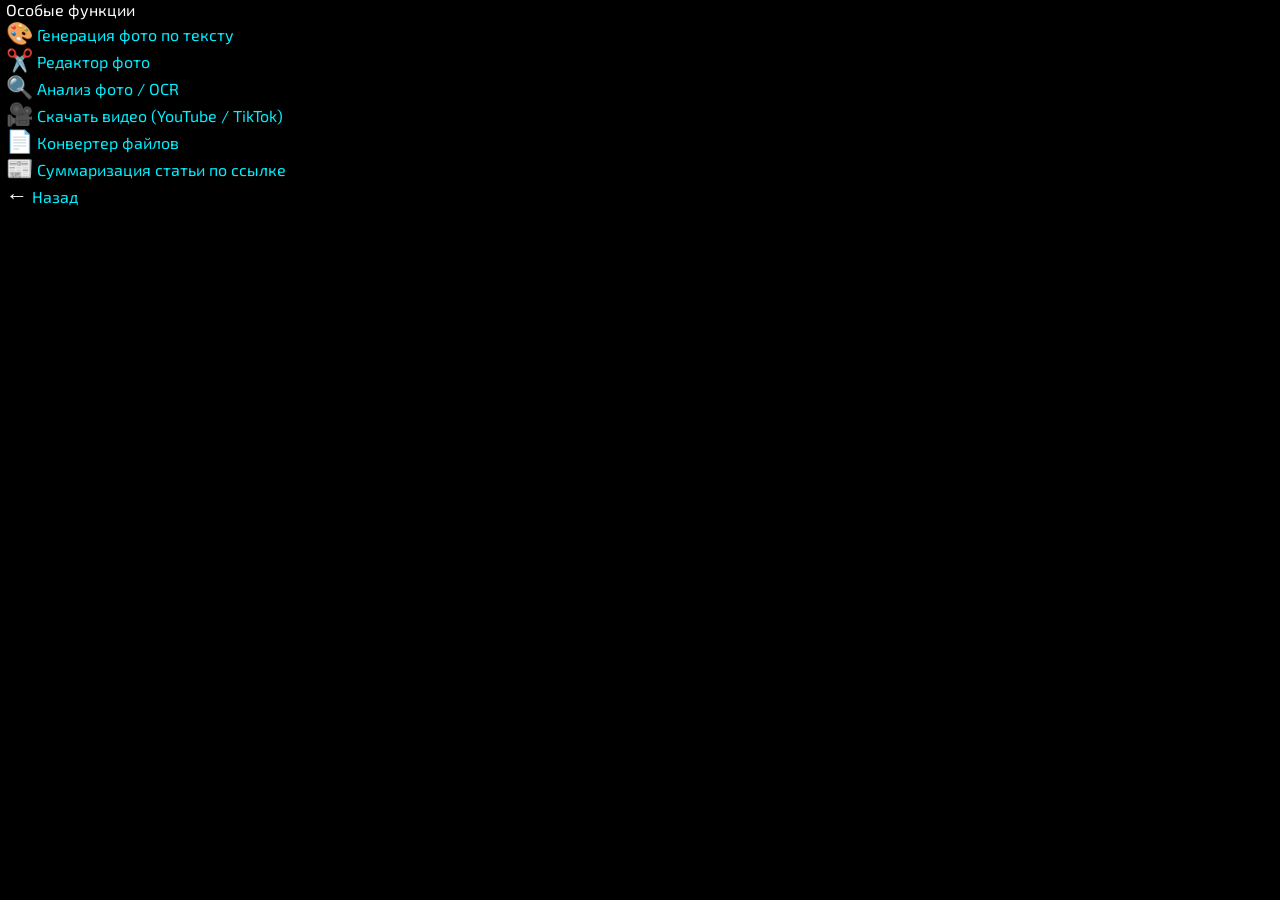
==== commit 83d14077: "Add files via upload" ====
--- a/index.html
+++ b/index.html
@@ -17,7 +17,6 @@
       color: #fff;
     }
 
-    /* ── CONTAINER ── */
     .container {
       height: 100dvh;
       display: flex;
@@ -39,360 +38,64 @@
     .banner-bg {
       position: absolute;
       inset: 0;
-      background-image: url('[data-uri]');
       background-size: cover;
-      background-position: center 30%;
-      animation: bgDrift 18s ease-in-out infinite;
+      background-position: center;
     }
-
-    @keyframes bgDrift {
-      0%   { transform: scale(1.0) translate(0%,0%); }
-      25%  { transform: scale(1.06) translate(-1%,0.5%); }
-      50%  { transform: scale(1.04) translate(1%,-0.5%); }
-      75%  { transform: scale(1.08) translate(-0.5%,1%); }
-      100% { transform: scale(1.0) translate(0%,0%); }
-    }
-
-    .banner-glow {
-      position: absolute; inset: 0; z-index: 2; pointer-events: none;
-      background: radial-gradient(ellipse at 70% 60%, rgba(255,50,100,0.1) 0%, transparent 60%),
-                  radial-gradient(ellipse at 30% 70%, rgba(0,200,255,0.08) 0%, transparent 50%);
-      animation: glowPulse 5s ease-in-out infinite;
-    }
-    @keyframes glowPulse { 0%,100%{opacity:0.6;} 50%{opacity:1;} }
-
-    .rain-container {
-      position: absolute; inset: 0; z-index: 3; pointer-events: none; overflow: hidden;
-    }
-    .drop {
-      position: absolute; top:-10%; width:1px;
-      background: linear-gradient(to bottom, transparent, rgba(174,219,255,0.55));
-      animation: fall linear infinite; border-radius: 0 0 2px 2px;
-    }
-    @keyframes fall {
-      0%   { transform: translateY(0) rotate(12deg); opacity:0; }
-      5%   { opacity:1; }
-      95%  { opacity:0.6; }
-      100% { transform: translateY(300px) rotate(12deg); opacity:0; }
-    }
-
-    .lightning {
-      position: absolute; inset: 0; z-index: 3; pointer-events: none;
-      background: rgba(200,230,255,0);
-      animation: lightning 9s infinite;
-    }
-    @keyframes lightning {
-      0%,6%,8.8%,100% { background: rgba(200,230,255,0); }
-      7%   { background: rgba(200,230,255,0.35); }
-      8%   { background: rgba(200,230,255,0); }
-      8.4% { background: rgba(200,230,255,0.2); }
-    }
-
-    .mist {
-      position: absolute; bottom:0; left:0; right:0; height:40%;
-      z-index: 3; pointer-events: none;
-      background: linear-gradient(to top, rgba(5,5,20,0.65) 0%, transparent 100%);
-      animation: mistPulse 6s ease-in-out infinite;
-    }
-    @keyframes mistPulse { 0%,100%{opacity:0.7;} 50%{opacity:1;} }
-
-    .banner-label {
-      position: absolute; bottom: 10px; right: 12px;
-      z-index: 5;
-      font-family: 'Russo One', sans-serif;
-      font-size: 5vw;
-      color: #f5c518;
-      text-shadow: 0 2px 6px rgba(0,0,0,0.95), 0 0 14px rgba(245,197,24,0.6);
-      white-space: nowrap;
-      pointer-events: none;
-    }
-
-    /* ── TITLE ── */
-    .title {
-      text-align: center;
-      font-family: 'Orbitron', sans-serif;
-      font-size: 11px;
-      font-weight: 700;
-      letter-spacing: 2.5px;
-      color: #00f0ff;
-      text-shadow: 0 0 10px #00f0ff;
-      opacity: 0.9;
-      flex: 0 0 auto;
-      padding: 0;
-    }
-
-    /* ── BUTTONS GRID ── */
-    .buttons-grid {
-      flex: 1;
-      display: grid;
-      grid-template-columns: 1fr 1fr;
-      grid-template-rows: repeat(4, 1fr);
-      gap: 5px;
-      min-height: 0;
-    }
-
-    .btn {
-      position: relative;
-      overflow: hidden;
-      border-radius: 10px;
-      border: 1px solid rgba(0,240,255,0.2);
-      background-size: cover;
-      background-position: center center;
-      cursor: pointer;
-      display: flex;
-      align-items: flex-end;
-      transition: transform 0.2s, box-shadow 0.2s;
-    }
-
-    .btn::before {
-      content: '';
-      position: absolute; inset: 0;
-      background: linear-gradient(to bottom, transparent 30%, rgba(0,0,20,0.82) 100%);
-      z-index: 1;
-    }
-
-    .btn:active { transform: scale(0.97); box-shadow: 0 0 20px rgba(0,240,255,0.4); }
-
-    .btn-content {
-      position: relative; z-index: 2;
-      width: 100%; padding: 8px 9px 10px;
-      pointer-events: none;
-    }
-
-    .btn-label {
-      display: block;
-      font-family: 'Exo 2', sans-serif;
-      font-weight: 700;
-      font-size: 14px;
-      color: #fff;
-      text-shadow: 0 1px 4px rgba(0,0,0,0.9);
-      line-height: 1.2;
-    }
-
-    .subtitle {
-      display: block;
-      font-size: 11px;
-      color: #aaffff;
-      opacity: 0.85;
-      line-height: 1.1;
-      text-shadow: 0 1px 3px rgba(0,0,0,0.9);
-    }
-
-    /* ── OTHER PAGES ── */
-    .page { display: none; }
-    .page.active { display: flex; flex-direction: column; height: 100dvh; padding: 12px; gap: 10px; }
-
-    .page:not(#main) .buttons-grid {
-      display: grid;
-      grid-template-columns: 1fr 1fr;
-      gap: 10px;
-      flex: 1;
-      align-content: start;
-    }
-
-    .page:not(#main) .btn {
-      background: rgba(15,15,20,0.9) !important;
-      min-height: 70px;
-      align-items: center;
-      justify-content: center;
-      border-color: rgba(0,240,255,0.3);
-    }
-
-    .page:not(#main) .btn::before { display: none; }
-
-    .page:not(#main) .btn-content {
-      display: flex; flex-direction: column; align-items: center; gap: 6px;
-      padding: 12px 8px;
-    }
-
-    .page:not(#main) .btn-label { color: #00f0ff; font-size: 13px; text-align: center; }
-    .page:not(#main) .subtitle { color: #88ffff; text-align: center; }
-
-    .page-title {
-      text-align: center;
-      font-family: 'Orbitron', sans-serif;
-      font-size: 18px;
-      font-weight: 900;
-      color: #00f0ff;
-      text-shadow: 0 0 15px #00f0ff, 0 0 30px #ff00aa;
-      letter-spacing: 1.5px;
-      padding: 10px 0;
-    }
-
-    
   </style>
 </head>
 <body>
-  
 
   <div class="container">
 
-    <!-- ═══ MAIN PAGE ═══ -->
-    <div id="main" class="page active">
+    <!-- Здесь был твой баннер и остальной контент, я оставил его без изменений -->
 
-      <!-- ROW 1: Banner -->
-      <div class="banner" onclick="Telegram.WebApp.openTelegramLink('https://t.me/my_smarthub')">
-        <div class="banner-bg"></div>
-        <div class="banner-glow"></div>
-        <div class="rain-container"><div class="drop" style="left:81%;height:9px;animation-duration:0.47s;animation-delay:0.55s;opacity:0.39;"></div>
-<div class="drop" style="left:94%;height:9px;animation-duration:0.89s;animation-delay:1.78s;opacity:0.33;"></div>
-<div class="drop" style="left:54%;height:8px;animation-duration:0.47s;animation-delay:0.44s;opacity:0.5;"></div>
-<div class="drop" style="left:3%;height:16px;animation-duration:0.58s;animation-delay:1.3s;opacity:0.52;"></div>
-<div class="drop" style="left:28%;height:15px;animation-duration:0.83s;animation-delay:1.62s;opacity:0.3;"></div>
-<div class="drop" style="left:20%;height:14px;animation-duration:0.67s;animation-delay:0.31s;opacity:0.68;"></div>
-<div class="drop" style="left:43%;height:9px;animation-duration:0.51s;animation-delay:0.19s;opacity:0.64;"></div>
-<div class="drop" style="left:77%;height:12px;animation-duration:0.97s;animation-delay:1.46s;opacity:0.51;"></div>
-<div class="drop" style="left:48%;height:9px;animation-duration:0.81s;animation-delay:1.66s;opacity:0.55;"></div>
-<div class="drop" style="left:46%;height:17px;animation-duration:0.57s;animation-delay:0.14s;opacity:0.56;"></div>
-<div class="drop" style="left:98%;height:12px;animation-duration:1.09s;animation-delay:1.71s;opacity:0.65;"></div>
-<div class="drop" style="left:48%;height:12px;animation-duration:0.74s;animation-delay:1.67s;opacity:0.37;"></div>
-<div class="drop" style="left:45%;height:11px;animation-duration:0.89s;animation-delay:1.4s;opacity:0.57;"></div>
-<div class="drop" style="left:9%;height:17px;animation-duration:0.86s;animation-delay:1.07s;opacity:0.4;"></div>
-<div class="drop" style="left:59%;height:14px;animation-duration:0.63s;animation-delay:1.85s;opacity:0.58;"></div>
-<div class="drop" style="left:28%;height:18px;animation-duration:0.66s;animation-delay:1.54s;opacity:0.32;"></div>
-<div class="drop" style="left:4%;height:13px;animation-duration:0.71s;animation-delay:0.13s;opacity:0.67;"></div>
-<div class="drop" style="left:72%;height:13px;animation-duration:0.59s;animation-delay:1.0s;opacity:0.65;"></div>
-<div class="drop" style="left:82%;height:15px;animation-duration:0.54s;animation-delay:0.28s;opacity:0.6;"></div>
-<div class="drop" style="left:68%;height:12px;animation-duration:0.94s;animation-delay:0.86s;opacity:0.53;"></div>
-<div class="drop" style="left:46%;height:11px;animation-duration:1.1s;animation-delay:0.28s;opacity:0.5;"></div>
-<div class="drop" style="left:96%;height:8px;animation-duration:1.01s;animation-delay:0.31s;opacity:0.36;"></div>
-<div class="drop" style="left:87%;height:14px;animation-duration:0.84s;animation-delay:0.77s;opacity:0.54;"></div>
-<div class="drop" style="left:59%;height:16px;animation-duration:0.61s;animation-delay:1.11s;opacity:0.68;"></div>
-<div class="drop" style="left:87%;height:9px;animation-duration:0.89s;animation-delay:1.07s;opacity:0.41;"></div>
-<div class="drop" style="left:82%;height:13px;animation-duration:0.52s;animation-delay:0.87s;opacity:0.48;"></div>
-<div class="drop" style="left:92%;height:12px;animation-duration:1.08s;animation-delay:1.52s;opacity:0.5;"></div>
-<div class="drop" style="left:13%;height:18px;animation-duration:0.64s;animation-delay:1.28s;opacity:0.54;"></div>
-<div class="drop" style="left:19%;height:13px;animation-duration:0.95s;animation-delay:1.08s;opacity:0.61;"></div>
-<div class="drop" style="left:67%;height:8px;animation-duration:0.84s;animation-delay:0.98s;opacity:0.34;"></div>
-<div class="drop" style="left:46%;height:12px;animation-duration:0.61s;animation-delay:0.48s;opacity:0.53;"></div>
-<div class="drop" style="left:10%;height:9px;animation-duration:0.93s;animation-delay:1.63s;opacity:0.69;"></div>
-<div class="drop" style="left:68%;height:10px;animation-duration:0.53s;animation-delay:0.95s;opacity:0.52;"></div>
-<div class="drop" style="left:33%;height:16px;animation-duration:1.02s;animation-delay:0.85s;opacity:0.38;"></div>
-<div class="drop" style="left:69%;height:11px;animation-duration:0.91s;animation-delay:0.8s;opacity:0.57;"></div>
-<div class="drop" style="left:47%;height:15px;animation-duration:1.03s;animation-delay:0.9s;opacity:0.4;"></div>
-<div class="drop" style="left:8%;height:13px;animation-duration:0.46s;animation-delay:1.11s;opacity:0.54;"></div>
-<div class="drop" style="left:0%;height:9px;animation-duration:0.91s;animation-delay:0.12s;opacity:0.33;"></div>
-<div class="drop" style="left:4%;height:13px;animation-duration:0.5s;animation-delay:0.48s;opacity:0.57;"></div>
-<div class="drop" style="left:27%;height:16px;animation-duration:0.54s;animation-delay:1.87s;opacity:0.53;"></div>
-</div>
-        <div class="lightning"></div>
-        <div class="mist"></div>
-        <div class="banner-label">Smart[Hub] News</div>
-      </div>
+    <!-- Особые функции (без Автоматического заработка) -->
+    <div id="special-features" class="page">
+      <div class="title">Особые функции</div>
+      <div class="buttons-grid">
 
-      <!-- ROW 2: Title -->
-      <div class="title">✦ SMARTCAT MINIAPP ✦</div>
-
-      <!-- ROWS 3-6: 8 buttons, 2 per row -->
-      <div class="buttons-grid">
-        <div class="btn" data-action="go-to-bot" style="background-image:url('[data-uri]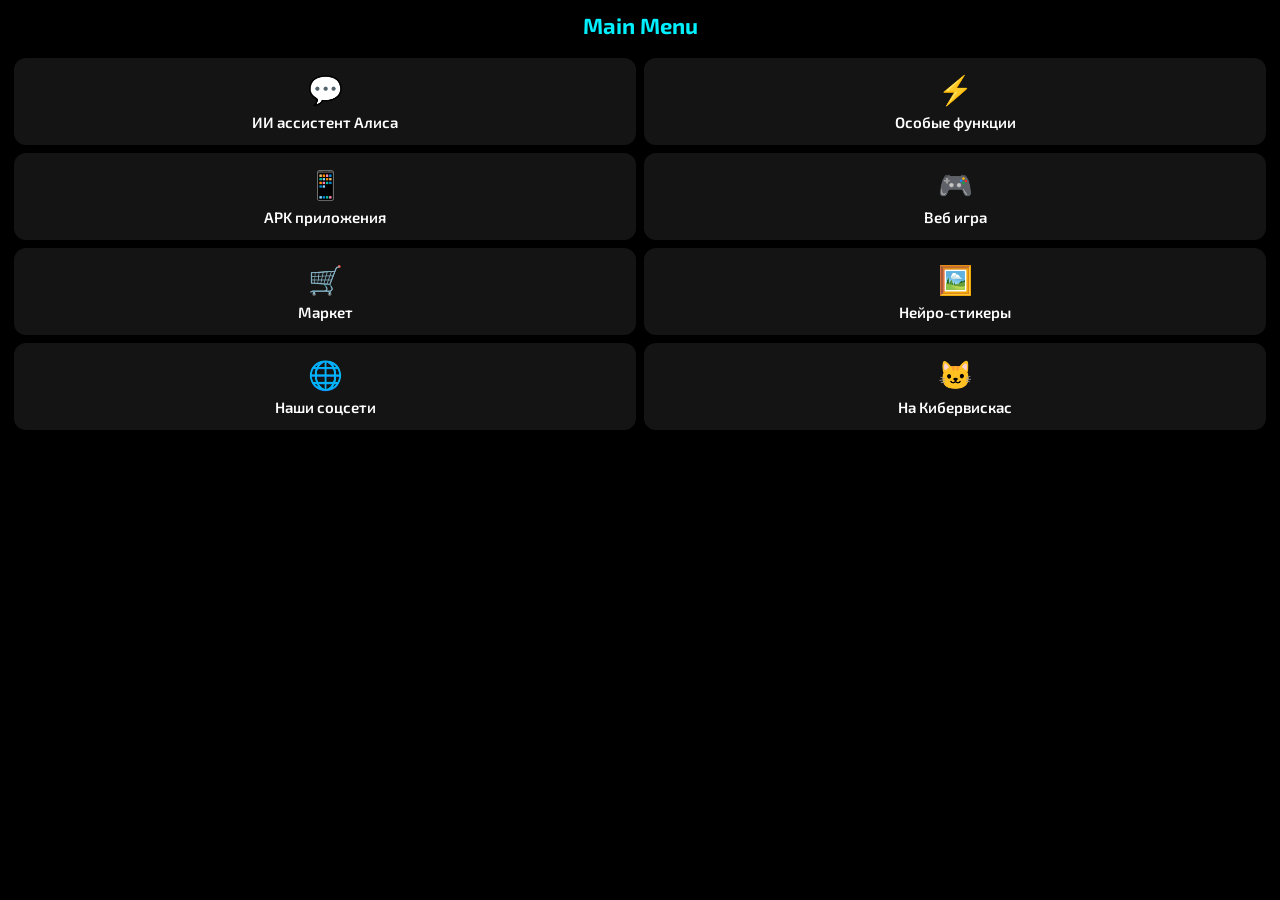
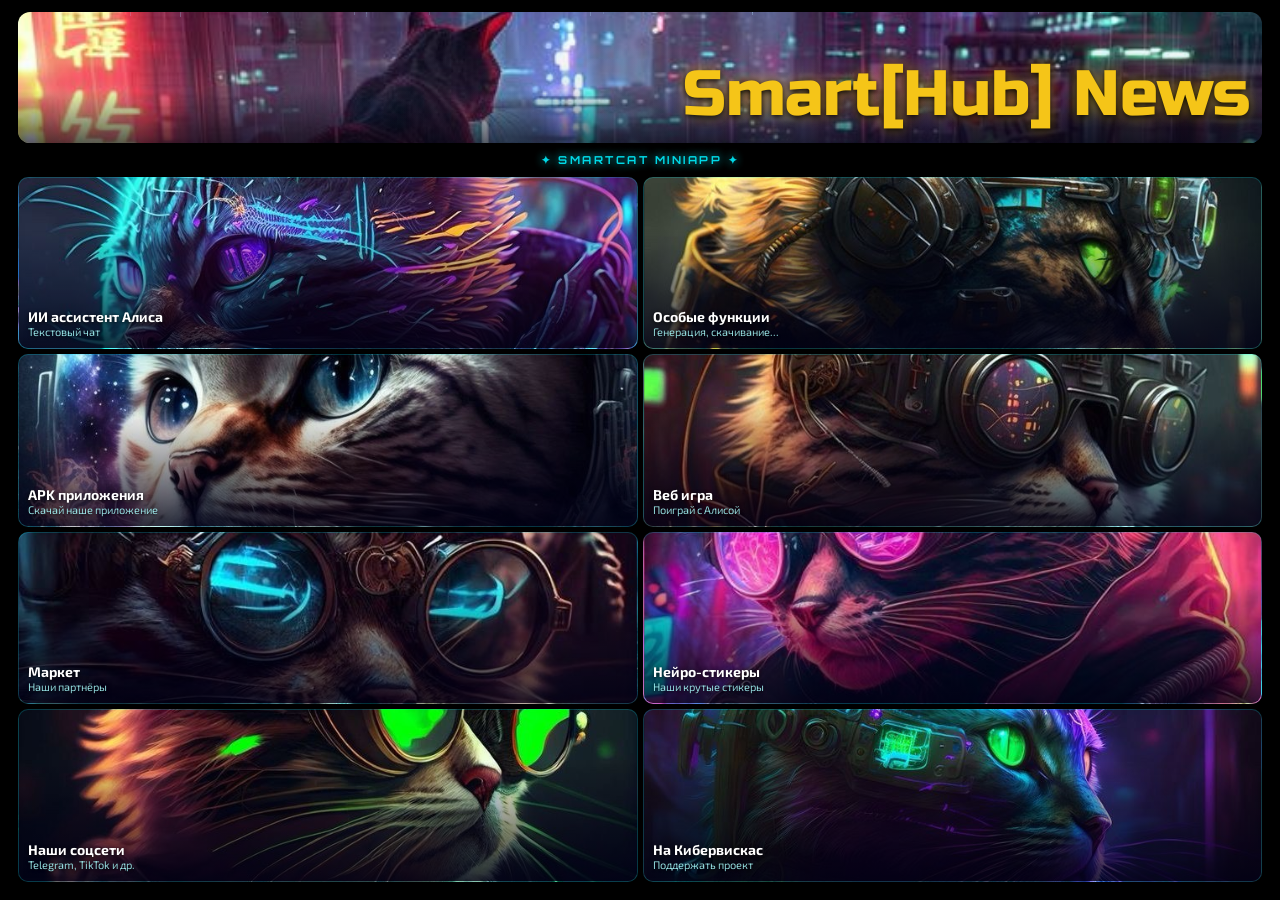
